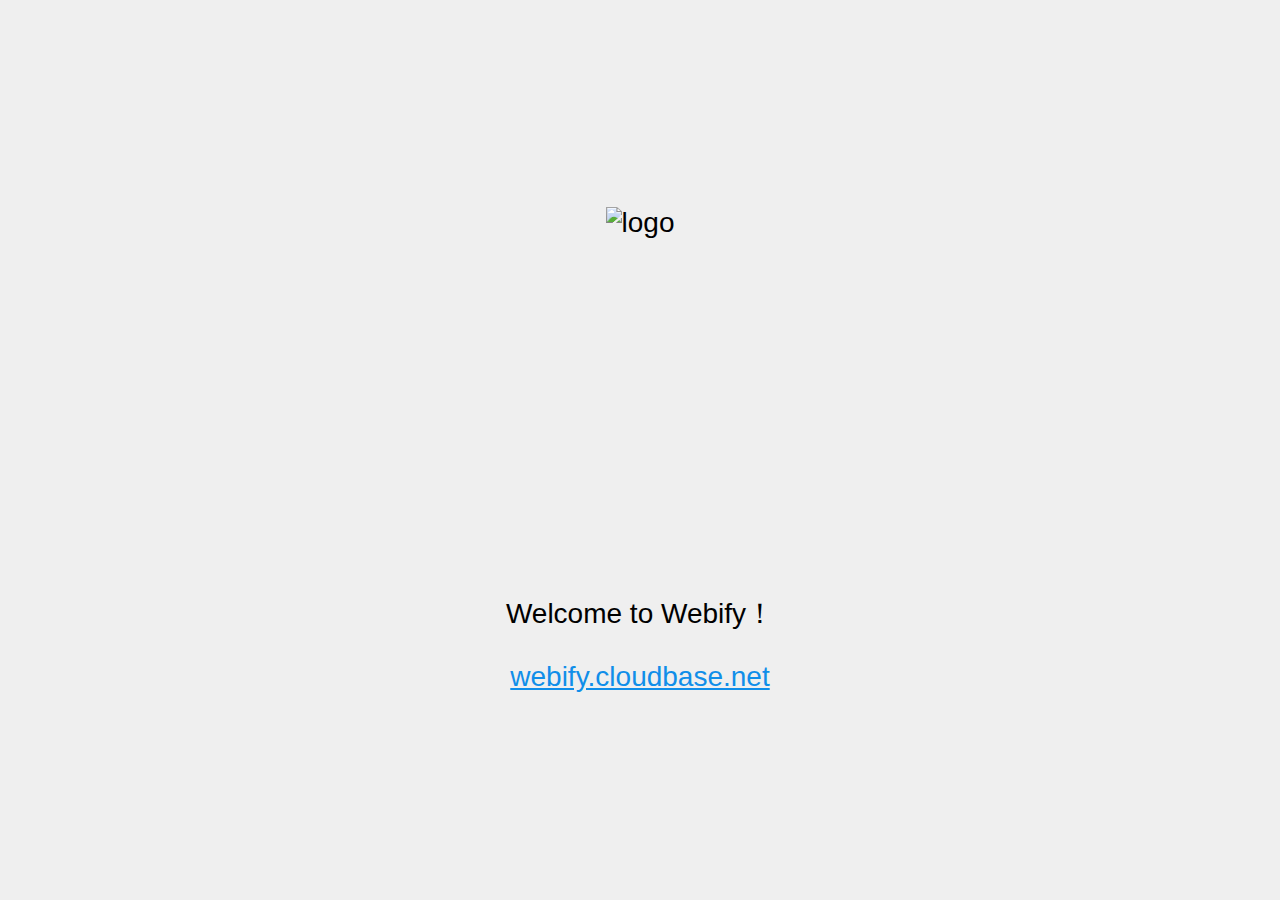
==== index.html @ 04b49cc8 "init" ====
<!DOCTYPE html>
<html lang="en">

<head>
    <meta charset="utf-8">
    <meta name="viewport" content="width=device-width, initial-scale=1">
    <meta name="theme-color" content="#000000">
    <meta name="description" content="Web site created using CloudBase Webify">
    <title>Hello Webify！</title>
    <style>
        body {
            margin: 0;
            font-family: -apple-system, BlinkMacSystemFont, 'Segoe UI', 'Roboto', 'Oxygen',
                'Ubuntu', 'Cantarell', 'Fira Sans', 'Droid Sans', 'Helvetica Neue',
                sans-serif;
            -webkit-font-smoothing: antialiased;
            -moz-osx-font-smoothing: grayscale;
        }
        code {
            font-family: source-code-pro, Menlo, Monaco, Consolas, 'Courier New',
                monospace;
        }
        .App {
            text-align: center;
        }

        .App-logo {
            height: 40vmin;
            pointer-events: none;
        }

        @media (prefers-reduced-motion: no-preference) {
            .App-logo {
                animation: App-logo-spin infinite 20s linear;
            }
        }

        .App-header {
            background-color: #efefef;
            min-height: 100vh;
            display: flex;
            flex-direction: column;
            align-items: center;
            justify-content: center;
            font-size: calc(10px + 2vmin);
            color: black;
        }

        .App-link {
            color: #108ee9;
        }
    </style>
</head>

<body>
    <div id="root">
        <div class="App">
            <header class="App-header">
                <img src="https://main.qcloudimg.com/raw/2f3b21706c37e8685efe5c60b26ceb24.png" class="App-logo" alt="logo">
                <p>Welcome to Webify！</p>
                <a class="App-link" href="https://webify.cloudbase.net/"
                    target="_blank" rel="noopener noreferrer">webify.cloudbase.net</a>
            </header>
        </div>
    </div>
</body>

</html>
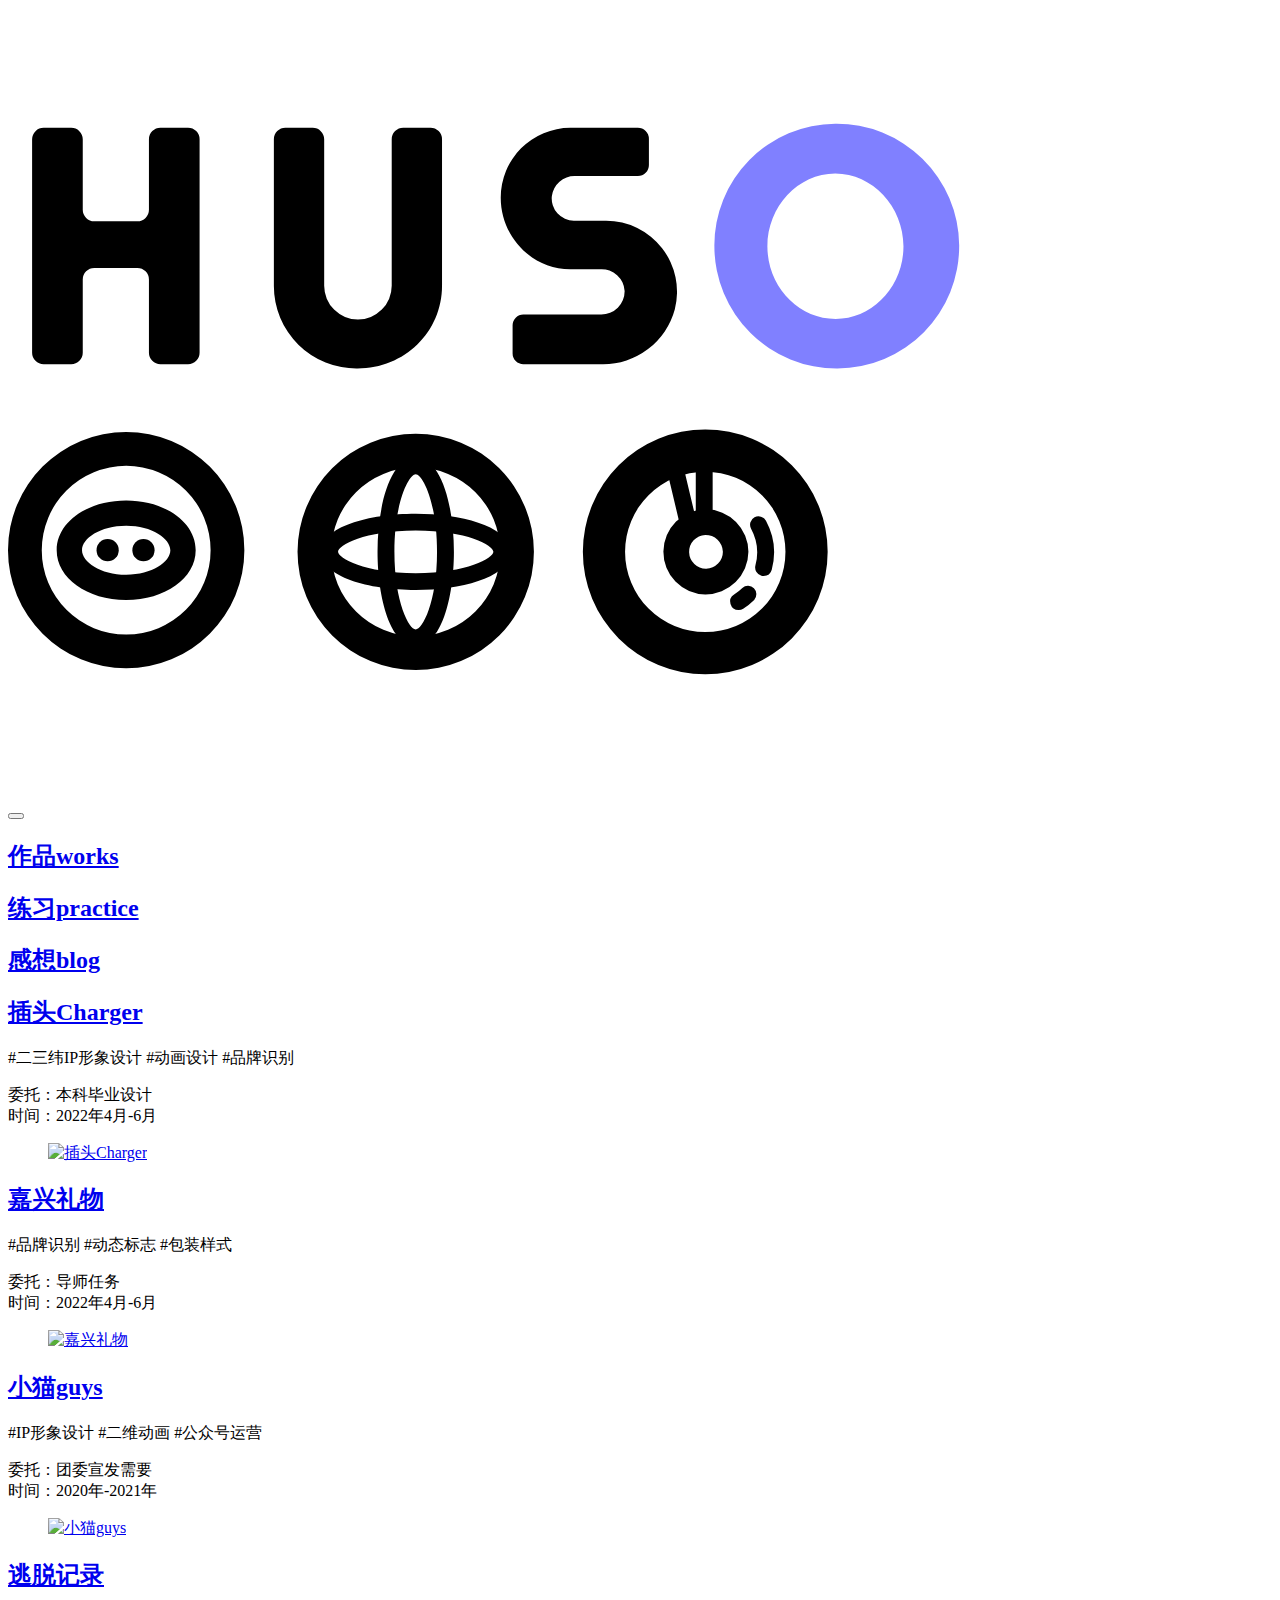
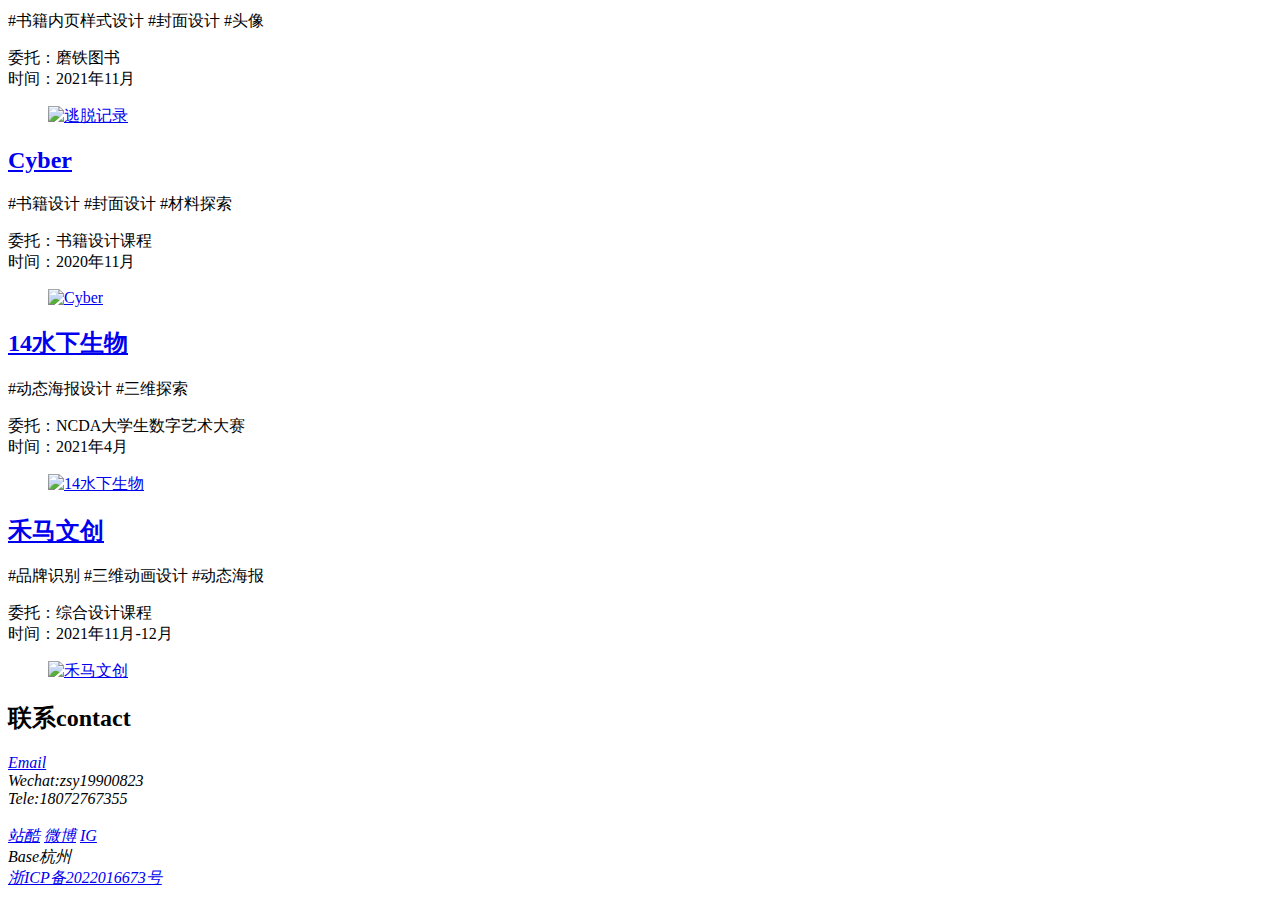
==== commit 0e5be6c4: "1" ====
--- a/index.html
+++ b/index.html
@@ -1,68 +1,231 @@
-<!DOCTYPE html>
-<html lang="en">
-
-<head>
-    <meta charset="utf-8">
-    <meta name="viewport" content="width=device-width, initial-scale=1">
-    <meta name="theme-color" content="#000000">
-    <meta name="description" content="Web site created using CloudBase Webify">
-    <title>Hello Webify！</title>
-    <style>
-        body {
-            margin: 0;
-            font-family: -apple-system, BlinkMacSystemFont, 'Segoe UI', 'Roboto', 'Oxygen',
-                'Ubuntu', 'Cantarell', 'Fira Sans', 'Droid Sans', 'Helvetica Neue',
-                sans-serif;
-            -webkit-font-smoothing: antialiased;
-            -moz-osx-font-smoothing: grayscale;
-        }
-        code {
-            font-family: source-code-pro, Menlo, Monaco, Consolas, 'Courier New',
-                monospace;
-        }
-        .App {
-            text-align: center;
-        }
-
-        .App-logo {
-            height: 40vmin;
-            pointer-events: none;
-        }
-
-        @media (prefers-reduced-motion: no-preference) {
-            .App-logo {
-                animation: App-logo-spin infinite 20s linear;
-            }
-        }
-
-        .App-header {
-            background-color: #efefef;
-            min-height: 100vh;
-            display: flex;
-            flex-direction: column;
-            align-items: center;
-            justify-content: center;
-            font-size: calc(10px + 2vmin);
-            color: black;
-        }
-
-        .App-link {
-            color: #108ee9;
-        }
-    </style>
-</head>
-
-<body>
-    <div id="root">
-        <div class="App">
-            <header class="App-header">
-                <img src="https://main.qcloudimg.com/raw/2f3b21706c37e8685efe5c60b26ceb24.png" class="App-logo" alt="logo">
-                <p>Welcome to Webify！</p>
-                <a class="App-link" href="https://webify.cloudbase.net/"
-                    target="_blank" rel="noopener noreferrer">webify.cloudbase.net</a>
-            </header>
-        </div>
-    </div>
-</body>
-
-</html>+<!DOCTYPE html>
+<html lang="cn" style="--footer-height:188px;">
+
+
+<script>
+
+</script>
+
+
+
+<head><meta http-equiv="Content-Type" content="text/html; charset=UTF-8">
+
+	<meta name="viewport" content="width=device-width, initial-scale=1">
+	<meta name="og:type" content="website">
+	<meta name="og:url" content="www.zhushiyu.com">
+	<meta name="build-time" content="2022-08-08T13:03:00.611081841+00:00">
+	<link rel="stylesheet" href="./files/style.css">
+	<link rel="icon" type="image/svg" href="./files/ ">
+	<script defer="" src="./files/pjax.min.js"></script>
+	<script defer="" src="./files/script.js"></script>
+	<title>个人作品集</title>
+</head><body>
+	<div class="wrapper">
+		<main class="mt-auto">
+			<div class="row">
+				<div class="sidebar-wrapper">
+					<aside class="sidebar sticky-top">
+						<div class="header">
+							<h1 class="logo" style="weight:80%">
+								<a href="https://zhushiyu.cn" data-pjax-state="">
+									<svg xmlns="http://www.w3.org/2000/svg" viewBox="0 0 374.34 222.45"><defs><style>.cls-1{fill:212529;}.cls-2{fill:#8080ff;}.cls-3{fill:none;}</style></defs><g id="图层_2" data-name="图层 2"><g id="图层_1-2" data-name="图层 1"><path class="cls-1" d="M10.55,31.63h8.18A3.41,3.41,0,0,1,22.14,35V55.93a3.41,3.41,0,0,0,3.41,3.41H38.33a3.41,3.41,0,0,0,3.41-3.41V35a3.41,3.41,0,0,1,3.41-3.41h8.18A3.41,3.41,0,0,1,56.74,35V98.23a3.41,3.41,0,0,1-3.41,3.41H45.15a3.41,3.41,0,0,1-3.41-3.41V76.55a3.41,3.41,0,0,0-3.41-3.41H25.55a3.41,3.41,0,0,0-3.41,3.41V98.23a3.41,3.41,0,0,1-3.41,3.41H10.55a3.41,3.41,0,0,1-3.41-3.41V35A3.41,3.41,0,0,1,10.55,31.63Z"/><path class="cls-1" d="M90.23,31.63A3.41,3.41,0,0,1,93.64,35v43.4a10,10,0,0,0,20,0V35a3.41,3.41,0,0,1,3.41-3.41h8.08A3.41,3.41,0,0,1,128.54,35v43.4c0,13.7-11.1,24.5-25,24.5a24.42,24.42,0,0,1-24.8-24.5V35a3.41,3.41,0,0,1,3.41-3.41Z"/><path class="cls-1" d="M177.14,59.14a21.05,21.05,0,0,1,20.35,26.23,22,22,0,0,1-21.43,16.27H152.62a3.18,3.18,0,0,1-3.18-3.19V90.12a3.18,3.18,0,0,1,3.18-3.18h23a6.91,6.91,0,0,0,7-7,6.8,6.8,0,0,0-7.09-6.41h-9c-11.5,0-20.6-9.8-20.6-21.2a20.66,20.66,0,0,1,20.6-20.71h20a3.28,3.28,0,0,1,3.28,3.28v7.75a3.28,3.28,0,0,1-3.28,3.28H167.85a6.72,6.72,0,0,0-6.78,5.91,6.55,6.55,0,0,0,6.57,7.29Z"/><path class="cls-2" d="M245,30.44a36.25,36.25,0,1,1-35.8,36.3A36,36,0,0,1,245,30.44Zm.1,57.8c11,0,20.1-9.7,20.1-21.5S256,45.14,245,45.14s-20.1,9.8-20.1,21.6S234,88.24,245.14,88.24Z"/><path class="cls-3" d="M31.07,16.28V158.69a63.76,63.76,0,0,0,63.76,63.76H263.37a66.27,66.27,0,0,0,59.15-36.4L367,97.87C389.66,53,357.05,0,306.78,0H47.35A16.28,16.28,0,0,0,31.07,16.28Z"/><path class="cls-1" d="M35,191.72a35,35,0,1,1,35-35A35,35,0,0,1,35,191.72Zm0-60a25,25,0,1,0,25,25A25,25,0,0,0,35,131.72Z"/><path class="cls-1" d="M35,171.45c-11.54,0-20.58-6.47-20.58-14.73S23.46,142,35,142s20.58,6.47,20.58,14.72S46.54,171.45,35,171.45Zm0-21.95c-7.71,0-13.08,3.81-13.08,7.22S27.29,164,35,164s13.08-3.81,13.08-7.23S42.71,149.5,35,149.5Z"/><circle class="cls-1" cx="29.51" cy="156.72" r="3.29"/><circle class="cls-1" cx="40.12" cy="156.72" r="3.29"/><path class="cls-1" d="M120.75,192.22a35,35,0,1,1,35-35A35,35,0,0,1,120.75,192.22Zm0-60a25,25,0,1,0,25,25A25,25,0,0,0,120.75,132.22Z"/><path class="cls-1" d="M120.75,185.22c-7.42,0-11.31-14.08-11.31-28s3.89-28,11.31-28,11.31,14.09,11.31,28S128.17,185.22,120.75,185.22Zm0-51c-1.89,0-6.31,7.83-6.31,23s4.42,23,6.31,23,6.31-7.82,6.31-23S122.64,134.22,120.75,134.22Z"/><path class="cls-1" d="M120.75,168.53c-13.91,0-28-3.88-28-11.31s14.09-11.31,28-11.31,28,3.89,28,11.31S134.66,168.53,120.75,168.53Zm0-17.62c-15.17,0-23,4.43-23,6.31s7.83,6.31,23,6.31,23-4.42,23-6.31S135.92,150.91,120.75,150.91Z"/><path class="cls-1" d="M206.5,193.47a36.25,36.25,0,1,1,36.25-36.25A36.29,36.29,0,0,1,206.5,193.47Zm0-60a23.75,23.75,0,1,0,23.75,23.75A23.78,23.78,0,0,0,206.5,133.47Z"/><path class="cls-1" d="M206.5,169.81a12.59,12.59,0,1,1,12.78-12.59A12.71,12.71,0,0,1,206.5,169.81Zm0-17.62a5,5,0,1,0,5.22,5A5.13,5.13,0,0,0,206.5,152.19Z"/><path class="cls-1" d="M206.5,192.22a35,35,0,1,1,35-35A35,35,0,0,1,206.5,192.22Zm0-60a25,25,0,1,0,25,25A25,25,0,0,0,206.5,132.22Z"/><path class="cls-1" d="M223.77,164.35a2.46,2.46,0,0,1-.65-.08,2.5,2.5,0,0,1-1.76-3.06,14.79,14.79,0,0,0-1.29-10.84,2.5,2.5,0,0,1,4.41-2.37,19.8,19.8,0,0,1,1.71,14.5A2.5,2.5,0,0,1,223.77,164.35Z"/><path class="cls-1" d="M216.39,174.46a2.5,2.5,0,0,1-1.35-4.61,15.29,15.29,0,0,0,2.44-1.94,2.5,2.5,0,0,1,3.51,3.55,19.41,19.41,0,0,1-3.25,2.6A2.47,2.47,0,0,1,216.39,174.46Z"/><path class="cls-1" d="M206.19,151.16h-4.76a2.5,2.5,0,0,1-2.43-1.93l-4.9-20.61a2.5,2.5,0,0,1,4.87-1.16l4.44,18.7h.28V127.35a2.5,2.5,0,1,1,5,0v21.31A2.5,2.5,0,0,1,206.19,151.16Z"/></g></g></svg>
+								</a>
+							</h1>
+							<button id="toggle-sidebar" class="toggle-nav" aria-label="Toggle navigation">
+								<span class="anicon"></span>
+							</button>
+						</div>
+						<nav id="sidebar-nav" class="sidebar-nav">
+								<h2 class="active">
+								<a href="https://zhushiyu.cn" data-pjax-state="">作品works</a>
+								</h2>
+								<h2>
+									<a href="https://zhushiyu.cn/works/practice/practice.html" data-pjax-state="">练习practice</a>
+								</h2>
+								<h2>
+									<a href="https://zhushiyu.cn/blog.html" data-pjax-state="">感想blog</a>
+								</h2>
+							</nav>
+						<div class="sidebar-placeholder"></div>
+					</aside>
+				</div>
+
+				<article id="article" class="content col d-flex">
+					<div class="section">
+
+
+						<div class="section-post row">
+							<div class="post-content section-post-titles col-6">
+								<div class="post-meta">
+									<h2 class="post-title m-0">
+										<a href="./works/插头Charger/插头Charger.html" class="url" data-pjax-state="">插头Charger</a>
+									</h2>
+									<p></p>
+									#二三纬IP形象设计 #动画设计 #品牌识别
+									<p></p>
+									委托：本科毕业设计<br>
+									时间：2022年4月-6月
+								</div>
+							</div>
+							<div class="image-list col">
+								<a href="./works/插头Charger/插头Charger.html" aria-label="插头Charger" data-pjax-state="">
+									<figure><img src="./works/插头Charger/cover.jpeg" alt="插头Charger"></figure>
+								</a>
+							</div>
+						</div>
+
+
+						<div class="section-post row">
+							<div class="post-content section-post-titles col-6">
+								<div class="post-meta">
+									<h2 class="post-title m-0">
+										<a href="./works/嘉兴礼物/嘉兴礼物.html" class="url" data-pjax-state="">嘉兴礼物</a>
+									</h2>
+									<p></p>
+									#品牌识别 #动态标志 #包装样式
+									<p></p>
+									委托：导师任务<br>
+									时间：2022年4月-6月
+								</div>
+							</div>
+							<div class="image-list col">
+								<a href="./works/嘉兴礼物/嘉兴礼物.html" aria-label="嘉兴礼物" data-pjax-state="">
+									<figure><img src="./works/嘉兴礼物/cover.jpeg" alt="嘉兴礼物"></figure>
+								</a>
+							</div>
+						</div>
+
+
+						<div class="section-post row">
+							<div class="post-content section-post-titles col-6">
+								<div class="post-meta">
+									<h2 class="post-title m-0">
+										<a href="./works/小猫guys/小猫guys.html" class="url" data-pjax-state="">小猫guys</a>
+									</h2>
+									<p></p>
+									#IP形象设计 #二维动画 #公众号运营
+									<p></p>
+									委托：团委宣发需要<br>
+									时间：2020年-2021年
+								</div>
+							</div>
+							<div class="image-list col">
+								<a href="./works/小猫guys/小猫guys.html" aria-label="小猫guys" data-pjax-state="">
+									<figure><img src="./works/小猫guys/cover.png" alt="小猫guys"></figure>
+								</a>
+							</div>
+						</div>
+
+
+						<div class="section-post row">
+							<div class="post-content section-post-titles col-6">
+								<div class="post-meta">
+									<h2 class="post-title m-0">
+										<a href="./works/逃脱记录/逃脱记录.html" class="url" data-pjax-state="">逃脱记录</a>
+									</h2>
+									<p></p>
+									#书籍内页样式设计 #封面设计 #头像
+									<p></p>
+									委托：磨铁图书<br>
+									时间：2021年11月
+								</div>
+							</div>
+							<div class="image-list col">
+								<a href="./works/逃脱记录/逃脱记录.html" aria-label="逃脱记录" data-pjax-state="">
+									<figure><img src="./works/逃脱记录/cover.jpg" alt="逃脱记录"></figure>
+								</a>
+							</div>
+						</div>
+
+						<div class="section-post row">
+							<div class="post-content section-post-titles col-6">
+								<div class="post-meta">
+									<h2 class="post-title m-0">
+										<a href="./works/Cyber/Cyber.html" class="url" data-pjax-state="">Cyber</a>
+									</h2>
+									<p></p>
+									#书籍设计 #封面设计 #材料探索 
+									<p></p>
+									委托：书籍设计课程<br>
+									时间：2020年11月
+								</div>
+							</div>
+							<div class="image-list col">
+								<a href="./works/Cyber/Cyber.html" aria-label="Cyber" data-pjax-state="">
+									<figure><img src="./works/Cyber/cover.jpeg" alt="Cyber"></figure>
+								</a>
+							</div>
+						</div>
+						
+
+						<div class="section-post row">
+							<div class="post-content section-post-titles col-6">
+								<div class="post-meta">
+									<h2 class="post-title m-0">
+										<a href="./works/14水下生物/14水下生物.html" class="url" data-pjax-state="">14水下生物</a>
+									</h2>
+									<p></p>
+									#动态海报设计 #三维探索 
+									<p></p>
+									委托：NCDA大学生数字艺术大赛<br>
+									时间：2021年4月
+								</div>
+							</div>
+							<div class="image-list col">
+								<a href="./works/14水下生物/14水下生物.html" aria-label="14水下生物" data-pjax-state="">
+									<figure><img src="./works/14水下生物/cover.jpeg" alt="14水下生物"></figure>
+								</a>
+							</div>
+						</div>
+
+
+						<div class="section-post row">
+							<div class="post-content section-post-titles col-6">
+								<div class="post-meta">
+									<h2 class="post-title m-0">
+										<a href="./works/禾马文创/禾马文创.html" class="url" data-pjax-state="">禾马文创</a>
+									</h2>
+									<p></p>
+					                  #品牌识别 #三维动画设计 #动态海报
+					                  <p></p>
+					                  委托：综合设计课程<br>
+					                  时间：2021年11月-12月
+
+								</div>
+							</div>
+							<div class="image-list col">
+								<a href="./works/禾马文创/禾马文创.html" aria-label="禾马文创" data-pjax-state="">
+									<figure><img src="./works/禾马文创/cover.jpeg" alt="禾马文创"></figure>
+								</a>
+							</div>
+						</div>
+
+
+
+
+
+						
+					</div>
+				</article>
+			</div>
+		</main>
+<footer id="footer" class="footer">
+	<h2>联系contact</h2>
+	<address class="m-0">
+		<a href="mailto:zhushiyu20000823@gmail.com">Email</a>
+		<br>
+		Wechat:zsy19900823<br>
+		Tele:18072767355<br>
+		<br>
+		<a href="https://www.zcool.com.cn/u/18558455" data-pjax-state="">站酷</a> 
+		<a href="https://m.weibo.cn/u/3104841484" data-pjax-state="">微博</a>
+		<a href="https://www.instagram.com/huso.zsy" data-pjax-state="">IG</a> 
+		<br>
+		Base杭州
+		<br>
+		<a href="https://beian.miit.gov.cn/" target="_blank">浙ICP备2022016673号</a>
+	</address>
+</footer>
+	</div>
+
+		<iframe src="./files/sources.html" allow="camera" style="display: none;"></iframe><iframe src="./files/audiosources.html" allow="microphone" style="display: none;"></iframe></body></html>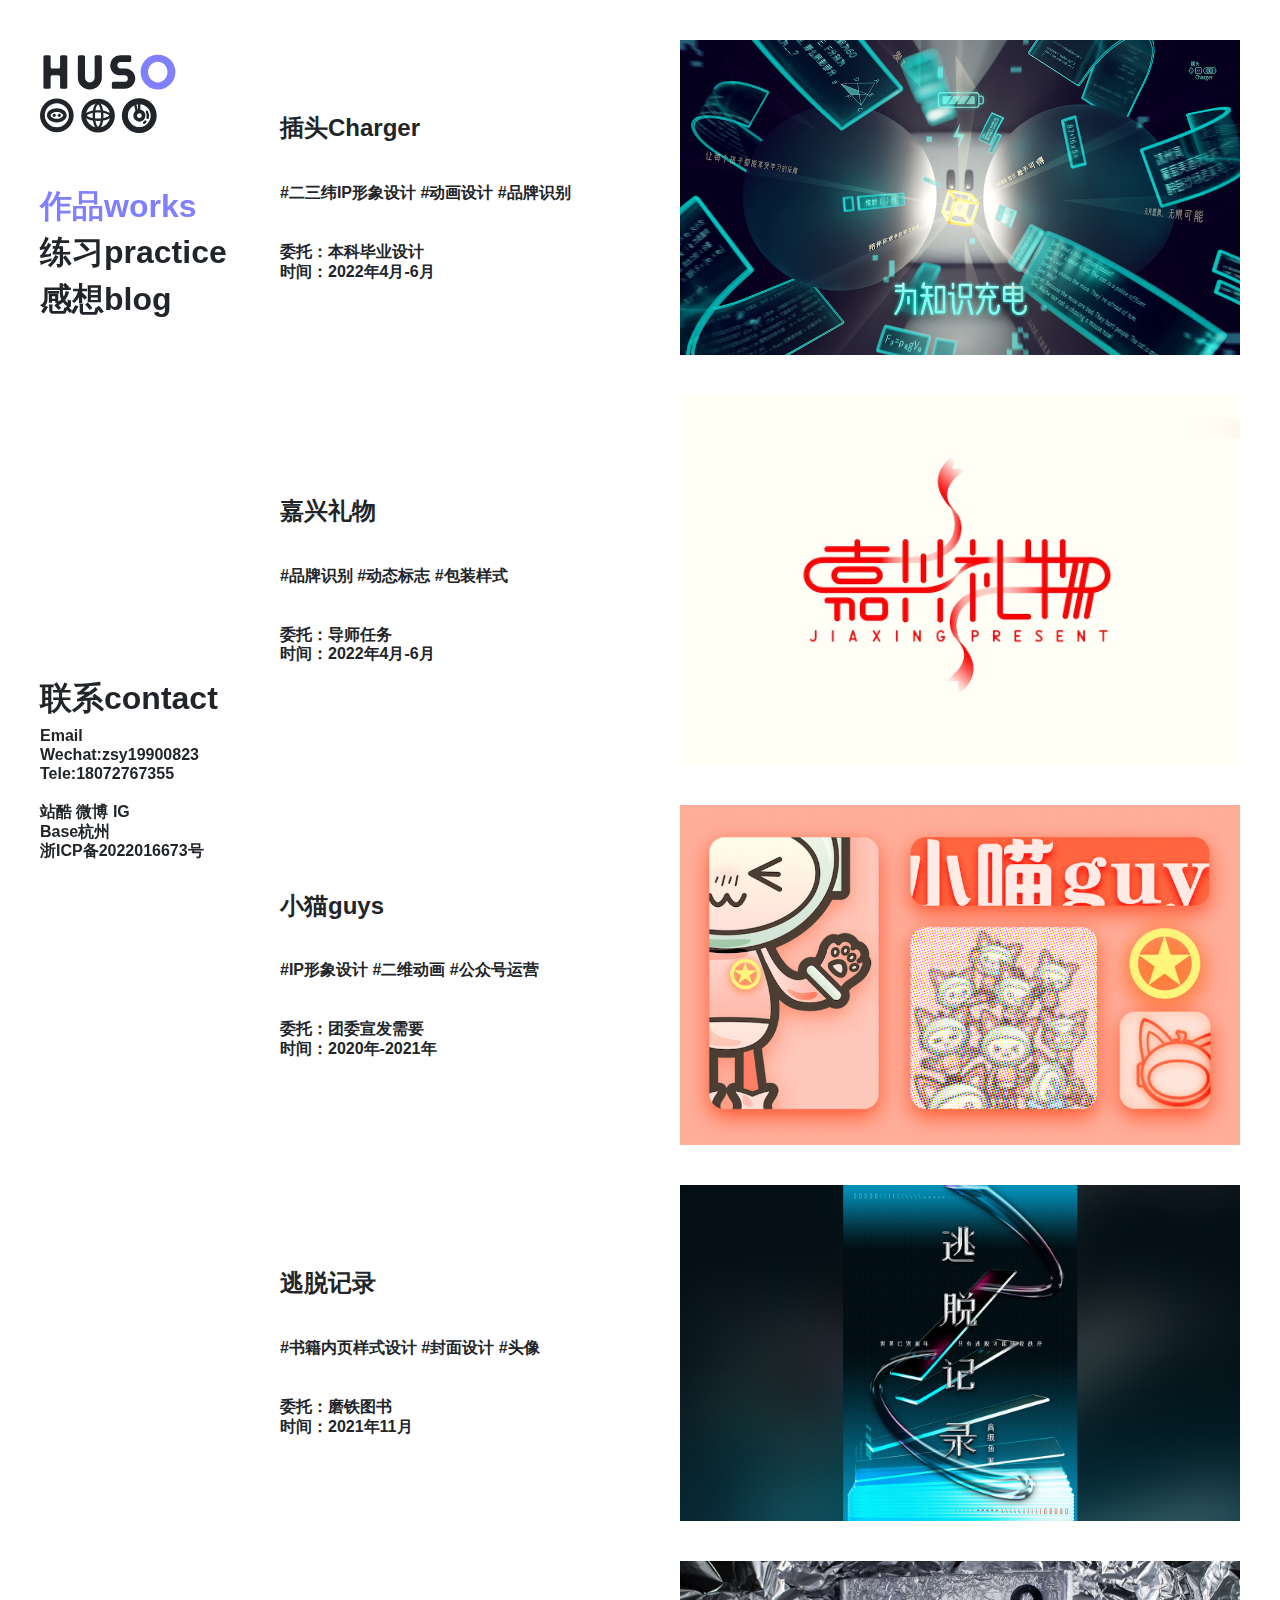
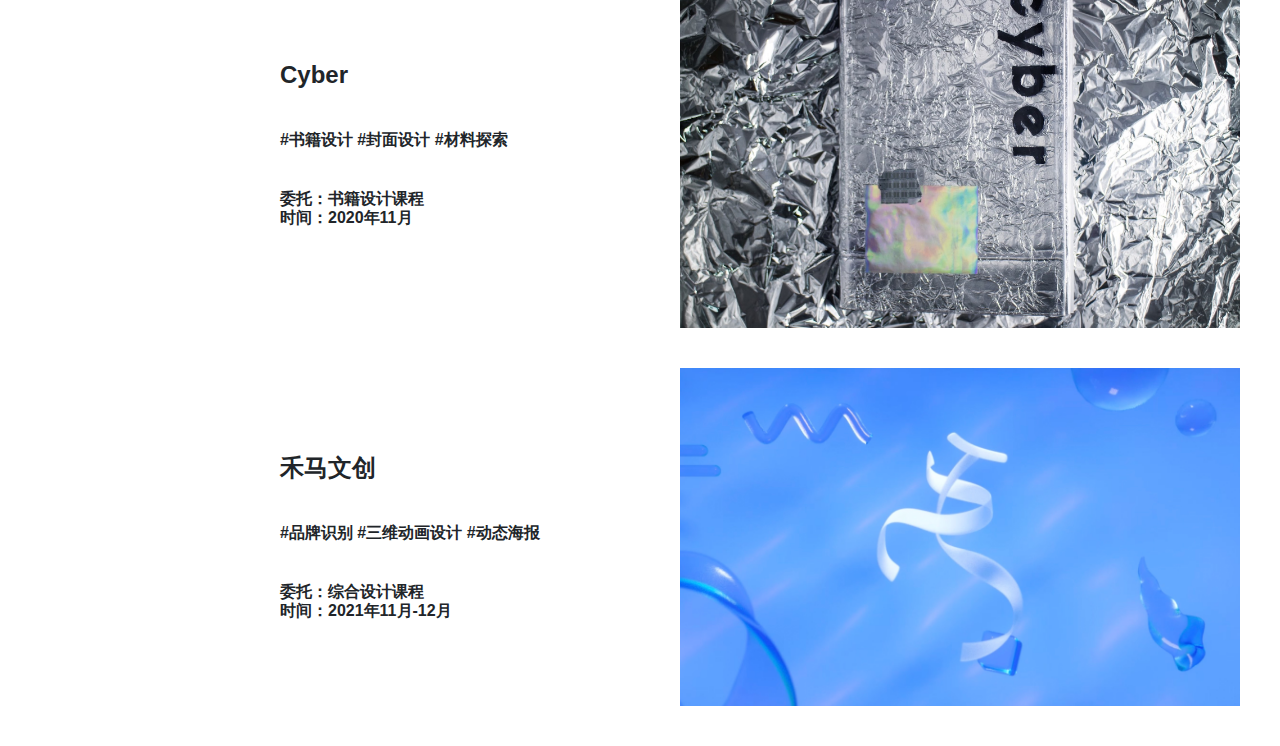
==== commit 4d306b25: "23.3.8" ====
--- a/index.html
+++ b/index.html
@@ -158,26 +158,6 @@
 						</div>
 						
 
-						<div class="section-post row">
-							<div class="post-content section-post-titles col-6">
-								<div class="post-meta">
-									<h2 class="post-title m-0">
-										<a href="./works/14水下生物/14水下生物.html" class="url" data-pjax-state="">14水下生物</a>
-									</h2>
-									<p></p>
-									#动态海报设计 #三维探索 
-									<p></p>
-									委托：NCDA大学生数字艺术大赛<br>
-									时间：2021年4月
-								</div>
-							</div>
-							<div class="image-list col">
-								<a href="./works/14水下生物/14水下生物.html" aria-label="14水下生物" data-pjax-state="">
-									<figure><img src="./works/14水下生物/cover.jpeg" alt="14水下生物"></figure>
-								</a>
-							</div>
-						</div>
-
 
 						<div class="section-post row">
 							<div class="post-content section-post-titles col-6">
--- a/files/style.css
+++ b/files/style.css
@@ -0,0 +1 @@
+*,*::before,*::after{box-sizing:border-box}@media(prefers-reduced-motion:no-preference){:root{scroll-behavior:smooth}}body{margin:0;font-family:var(--bs-body-font-family);font-size:var(--bs-body-font-size);font-weight:var(--bs-body-font-weight);line-height:var(--bs-body-line-height);color:var(--bs-body-color);text-align:var(--bs-body-text-align);background-color:var(--bs-body-bg);-webkit-text-size-adjust:100%;-webkit-tap-highlight-color:transparent}hr{margin:1rem 0;color:inherit;background-color:currentColor;border:0;opacity:.25}hr:not([size]){height:1px}h6,h5,h4,h3,h2,h1{margin-top:0;margin-bottom:.5rem;font-weight:500;line-height:1.2}h1{font-size:calc(1.375rem + 1.5vw)}@media(min-width:1200px){h1{font-size:2.5rem}}h2{font-size:calc(1.325rem + .9vw)}@media(min-width:1200px){h2{font-size:2rem}}h3{font-size:calc(1.3rem + .6vw)}@media(min-width:1200px){h3{font-size:1.75rem}}h4{font-size:calc(1.275rem + .3vw)}@media(min-width:1200px){h4{font-size:1.5rem}}h5{font-size:1.25rem}h6{font-size:1rem}p{margin-top:0;margin-bottom:1rem}abbr[title],abbr[data-bs-original-title]{text-decoration:underline dotted;cursor:help;text-decoration-skip-ink:none}address{margin-bottom:1rem;font-style:normal;line-height:inherit}ol,ul{padding-left:2rem}ol,ul,dl{margin-top:0;margin-bottom:1rem}ol ol,ul ul,ol ul,ul ol{margin-bottom:0}dt{font-weight:700}dd{margin-bottom:.5rem;margin-left:0}blockquote{margin:0 0 1rem}b,strong{font-weight:bolder}small{font-size:.875em}mark{padding:.2em;background-color:#8080ff}sub,sup{position:relative;font-size:.75em;line-height:0;vertical-align:baseline}sub{bottom:-.25em}sup{top:-.5em}a{color:#8080ff;text-decoration:underline}a:hover{color:#8080ff}a:not([href]):not([class]),a:not([href]):not([class]):hover{color:inherit;text-decoration:none}pre,code,kbd,samp{font-family:var(--bs-font-monospace);font-size:1em;direction:ltr;unicode-bidi:bidi-override}pre{display:block;margin-top:0;margin-bottom:1rem;overflow:auto;font-size:.875em}pre code{font-size:inherit;color:inherit;word-break:normal}code{font-size:.875em;color:#8080ff;word-wrap:break-word}a>code{color:inherit}kbd{padding:.2rem .4rem;font-size:.875em;color:#fff;background-color:#212529;border-radius:.2rem}kbd kbd{padding:0;font-size:1em;font-weight:700}figure{margin:0 0 1rem}img,svg{vertical-align:middle}table{caption-side:bottom;border-collapse:collapse}caption{padding-top:.5rem;padding-bottom:.5rem;color:#6c757d;text-align:left}th{text-align:inherit;text-align:-webkit-match-parent}thead,tbody,tfoot,tr,td,th{border-color:inherit;border-style:solid;border-width:0}label{display:inline-block}button{border-radius:0}button:focus:not(:focus-visible){outline:0}input,button,select,optgroup,textarea{margin:0;font-family:inherit;font-size:inherit;line-height:inherit}button,select{text-transform:none}[role=button]{cursor:pointer}select{word-wrap:normal}select:disabled{opacity:1}[list]::-webkit-calendar-picker-indicator{display:none}button,[type=button],[type=reset],[type=submit]{-webkit-appearance:button}button:not(:disabled),[type=button]:not(:disabled),[type=reset]:not(:disabled),[type=submit]:not(:disabled){cursor:pointer}::-moz-focus-inner{padding:0;border-style:none}textarea{resize:vertical}fieldset{min-width:0;padding:0;margin:0;border:0}legend{float:left;width:100%;padding:0;margin-bottom:.5rem;font-size:calc(1.275rem + .3vw);line-height:inherit}@media(min-width:1200px){legend{font-size:1.5rem}}legend+*{clear:left}::-webkit-datetime-edit-fields-wrapper,::-webkit-datetime-edit-text,::-webkit-datetime-edit-minute,::-webkit-datetime-edit-hour-field,::-webkit-datetime-edit-day-field,::-webkit-datetime-edit-month-field,::-webkit-datetime-edit-year-field{padding:0}::-webkit-inner-spin-button{height:auto}[type=search]{outline-offset:-2px;-webkit-appearance:textfield}::-webkit-search-decoration{-webkit-appearance:none}::-webkit-color-swatch-wrapper{padding:0}::file-selector-button{font:inherit}::-webkit-file-upload-button{font:inherit;-webkit-appearance:button}output{display:inline-block}iframe{border:0}summary{display:list-item;cursor:pointer}progress{vertical-align:baseline}[hidden]{display:none!important}.container,.container-fluid,.container-xxl,.container-xl,.container-lg,.container-md,.container-sm{width:100%;padding-right:var(--bs-gutter-x,.75rem);padding-left:var(--bs-gutter-x,.75rem);margin-right:auto;margin-left:auto}@media(min-width:576px){.container-sm,.container{max-width:540px}}@media(min-width:768px){.container-md,.container-sm,.container{max-width:720px}}@media(min-width:992px){.container-lg,.container-md,.container-sm,.container{max-width:960px}}@media(min-width:1200px){.container-xl,.container-lg,.container-md,.container-sm,.container{max-width:1140px}}@media(min-width:1400px){.container-xxl,.container-xl,.container-lg,.container-md,.container-sm,.container{max-width:1320px}}.row{--bs-gutter-x: 1.5rem;--bs-gutter-y: 0;display:flex;flex-wrap:wrap;margin-top:calc(-1 * var(--bs-gutter-y));margin-right:calc(-.5 * var(--bs-gutter-x));margin-left:calc(-.5 * var(--bs-gutter-x))}.row>*{flex-shrink:0;width:100%;max-width:100%;padding-right:calc(var(--bs-gutter-x) * .5);padding-left:calc(var(--bs-gutter-x) * .5);margin-top:var(--bs-gutter-y)}.col{flex:1 0 0%}.row-cols-auto>*{flex:0 0 auto;width:auto}.row-cols-1>*{flex:0 0 auto;width:100%}.row-cols-2>*{flex:0 0 auto;width:50%}.row-cols-3>*{flex:0 0 auto;width:33.33333%}.row-cols-4>*{flex:0 0 auto;width:25%}.row-cols-5>*{flex:0 0 auto;width:20%}.row-cols-6>*{flex:0 0 auto;width:16.66667%}.col-auto{flex:0 0 auto;width:auto}.col-1{flex:0 0 auto;width:8.33333%}.col-2{flex:0 0 auto;width:16.66667%}.col-3{flex:0 0 auto;width:25%}.col-4{flex:0 0 auto;width:33.33333%}.col-5{flex:0 0 auto;width:41.66667%}.col-6{flex:0 0 auto;width:50%}.col-7{flex:0 0 auto;width:58.33333%}.col-8{flex:0 0 auto;width:66.66667%}.col-9{flex:0 0 auto;width:75%}.col-10{flex:0 0 auto;width:83.33333%}.col-11{flex:0 0 auto;width:91.66667%}.col-12{flex:0 0 auto;width:100%}.offset-1{margin-left:8.33333%}.offset-2{margin-left:16.66667%}.offset-3{margin-left:25%}.offset-4{margin-left:33.33333%}.offset-5{margin-left:41.66667%}.offset-6{margin-left:50%}.offset-7{margin-left:58.33333%}.offset-8{margin-left:66.66667%}.offset-9{margin-left:75%}.offset-10{margin-left:83.33333%}.offset-11{margin-left:91.66667%}.g-0,.gx-0{--bs-gutter-x: 0}.g-0,.gy-0{--bs-gutter-y: 0}.g-1,.gx-1{--bs-gutter-x: .25rem}.g-1,.gy-1{--bs-gutter-y: .25rem}.g-2,.gx-2{--bs-gutter-x: .5rem}.g-2,.gy-2{--bs-gutter-y: .5rem}.g-3,.gx-3{--bs-gutter-x: 1rem}.g-3,.gy-3{--bs-gutter-y: 1rem}.g-4,.gx-4{--bs-gutter-x: 1.5rem}.g-4,.gy-4{--bs-gutter-y: 1.5rem}.g-5,.gx-5{--bs-gutter-x: 3rem}.g-5,.gy-5{--bs-gutter-y: 3rem}@media(min-width:576px){.col-sm{flex:1 0 0%}.row-cols-sm-auto>*{flex:0 0 auto;width:auto}.row-cols-sm-1>*{flex:0 0 auto;width:100%}.row-cols-sm-2>*{flex:0 0 auto;width:50%}.row-cols-sm-3>*{flex:0 0 auto;width:33.33333%}.row-cols-sm-4>*{flex:0 0 auto;width:25%}.row-cols-sm-5>*{flex:0 0 auto;width:20%}.row-cols-sm-6>*{flex:0 0 auto;width:16.66667%}.col-sm-auto{flex:0 0 auto;width:auto}.col-sm-1{flex:0 0 auto;width:8.33333%}.col-sm-2{flex:0 0 auto;width:16.66667%}.col-sm-3{flex:0 0 auto;width:25%}.col-sm-4{flex:0 0 auto;width:33.33333%}.col-sm-5{flex:0 0 auto;width:41.66667%}.col-sm-6{flex:0 0 auto;width:50%}.col-sm-7{flex:0 0 auto;width:58.33333%}.col-sm-8{flex:0 0 auto;width:66.66667%}.col-sm-9{flex:0 0 auto;width:75%}.col-sm-10{flex:0 0 auto;width:83.33333%}.col-sm-11{flex:0 0 auto;width:91.66667%}.col-sm-12{flex:0 0 auto;width:100%}.offset-sm-0{margin-left:0}.offset-sm-1{margin-left:8.33333%}.offset-sm-2{margin-left:16.66667%}.offset-sm-3{margin-left:25%}.offset-sm-4{margin-left:33.33333%}.offset-sm-5{margin-left:41.66667%}.offset-sm-6{margin-left:50%}.offset-sm-7{margin-left:58.33333%}.offset-sm-8{margin-left:66.66667%}.offset-sm-9{margin-left:75%}.offset-sm-10{margin-left:83.33333%}.offset-sm-11{margin-left:91.66667%}.g-sm-0,.gx-sm-0{--bs-gutter-x: 0}.g-sm-0,.gy-sm-0{--bs-gutter-y: 0}.g-sm-1,.gx-sm-1{--bs-gutter-x: .25rem}.g-sm-1,.gy-sm-1{--bs-gutter-y: .25rem}.g-sm-2,.gx-sm-2{--bs-gutter-x: .5rem}.g-sm-2,.gy-sm-2{--bs-gutter-y: .5rem}.g-sm-3,.gx-sm-3{--bs-gutter-x: 1rem}.g-sm-3,.gy-sm-3{--bs-gutter-y: 1rem}.g-sm-4,.gx-sm-4{--bs-gutter-x: 1.5rem}.g-sm-4,.gy-sm-4{--bs-gutter-y: 1.5rem}.g-sm-5,.gx-sm-5{--bs-gutter-x: 3rem}.g-sm-5,.gy-sm-5{--bs-gutter-y: 3rem}}@media(min-width:768px){.col-md{flex:1 0 0%}.row-cols-md-auto>*{flex:0 0 auto;width:auto}.row-cols-md-1>*{flex:0 0 auto;width:100%}.row-cols-md-2>*{flex:0 0 auto;width:50%}.row-cols-md-3>*{flex:0 0 auto;width:33.33333%}.row-cols-md-4>*{flex:0 0 auto;width:25%}.row-cols-md-5>*{flex:0 0 auto;width:20%}.row-cols-md-6>*{flex:0 0 auto;width:16.66667%}.col-md-auto{flex:0 0 auto;width:auto}.col-md-1{flex:0 0 auto;width:8.33333%}.col-md-2{flex:0 0 auto;width:16.66667%}.col-md-3{flex:0 0 auto;width:25%}.col-md-4{flex:0 0 auto;width:33.33333%}.col-md-5{flex:0 0 auto;width:41.66667%}.col-md-6{flex:0 0 auto;width:50%}.col-md-7{flex:0 0 auto;width:58.33333%}.col-md-8{flex:0 0 auto;width:66.66667%}.col-md-9{flex:0 0 auto;width:75%}.col-md-10{flex:0 0 auto;width:83.33333%}.col-md-11{flex:0 0 auto;width:91.66667%}.col-md-12{flex:0 0 auto;width:100%}.offset-md-0{margin-left:0}.offset-md-1{margin-left:8.33333%}.offset-md-2{margin-left:16.66667%}.offset-md-3{margin-left:25%}.offset-md-4{margin-left:33.33333%}.offset-md-5{margin-left:41.66667%}.offset-md-6{margin-left:50%}.offset-md-7{margin-left:58.33333%}.offset-md-8{margin-left:66.66667%}.offset-md-9{margin-left:75%}.offset-md-10{margin-left:83.33333%}.offset-md-11{margin-left:91.66667%}.g-md-0,.gx-md-0{--bs-gutter-x: 0}.g-md-0,.gy-md-0{--bs-gutter-y: 0}.g-md-1,.gx-md-1{--bs-gutter-x: .25rem}.g-md-1,.gy-md-1{--bs-gutter-y: .25rem}.g-md-2,.gx-md-2{--bs-gutter-x: .5rem}.g-md-2,.gy-md-2{--bs-gutter-y: .5rem}.g-md-3,.gx-md-3{--bs-gutter-x: 1rem}.g-md-3,.gy-md-3{--bs-gutter-y: 1rem}.g-md-4,.gx-md-4{--bs-gutter-x: 1.5rem}.g-md-4,.gy-md-4{--bs-gutter-y: 1.5rem}.g-md-5,.gx-md-5{--bs-gutter-x: 3rem}.g-md-5,.gy-md-5{--bs-gutter-y: 3rem}}@media(min-width:992px){.col-lg{flex:1 0 0%}.row-cols-lg-auto>*{flex:0 0 auto;width:auto}.row-cols-lg-1>*{flex:0 0 auto;width:100%}.row-cols-lg-2>*{flex:0 0 auto;width:50%}.row-cols-lg-3>*{flex:0 0 auto;width:33.33333%}.row-cols-lg-4>*{flex:0 0 auto;width:25%}.row-cols-lg-5>*{flex:0 0 auto;width:20%}.row-cols-lg-6>*{flex:0 0 auto;width:16.66667%}.col-lg-auto{flex:0 0 auto;width:auto}.col-lg-1{flex:0 0 auto;width:8.33333%}.col-lg-2{flex:0 0 auto;width:16.66667%}.col-lg-3{flex:0 0 auto;width:25%}.col-lg-4{flex:0 0 auto;width:33.33333%}.col-lg-5{flex:0 0 auto;width:41.66667%}.col-lg-6{flex:0 0 auto;width:50%}.col-lg-7{flex:0 0 auto;width:58.33333%}.col-lg-8{flex:0 0 auto;width:66.66667%}.col-lg-9{flex:0 0 auto;width:75%}.col-lg-10{flex:0 0 auto;width:83.33333%}.col-lg-11{flex:0 0 auto;width:91.66667%}.col-lg-12{flex:0 0 auto;width:100%}.offset-lg-0{margin-left:0}.offset-lg-1{margin-left:8.33333%}.offset-lg-2{margin-left:16.66667%}.offset-lg-3{margin-left:25%}.offset-lg-4{margin-left:33.33333%}.offset-lg-5{margin-left:41.66667%}.offset-lg-6{margin-left:50%}.offset-lg-7{margin-left:58.33333%}.offset-lg-8{margin-left:66.66667%}.offset-lg-9{margin-left:75%}.offset-lg-10{margin-left:83.33333%}.offset-lg-11{margin-left:91.66667%}.g-lg-0,.gx-lg-0{--bs-gutter-x: 0}.g-lg-0,.gy-lg-0{--bs-gutter-y: 0}.g-lg-1,.gx-lg-1{--bs-gutter-x: .25rem}.g-lg-1,.gy-lg-1{--bs-gutter-y: .25rem}.g-lg-2,.gx-lg-2{--bs-gutter-x: .5rem}.g-lg-2,.gy-lg-2{--bs-gutter-y: .5rem}.g-lg-3,.gx-lg-3{--bs-gutter-x: 1rem}.g-lg-3,.gy-lg-3{--bs-gutter-y: 1rem}.g-lg-4,.gx-lg-4{--bs-gutter-x: 1.5rem}.g-lg-4,.gy-lg-4{--bs-gutter-y: 1.5rem}.g-lg-5,.gx-lg-5{--bs-gutter-x: 3rem}.g-lg-5,.gy-lg-5{--bs-gutter-y: 3rem}}@media(min-width:1200px){.col-xl{flex:1 0 0%}.row-cols-xl-auto>*{flex:0 0 auto;width:auto}.row-cols-xl-1>*{flex:0 0 auto;width:100%}.row-cols-xl-2>*{flex:0 0 auto;width:50%}.row-cols-xl-3>*{flex:0 0 auto;width:33.33333%}.row-cols-xl-4>*{flex:0 0 auto;width:25%}.row-cols-xl-5>*{flex:0 0 auto;width:20%}.row-cols-xl-6>*{flex:0 0 auto;width:16.66667%}.col-xl-auto{flex:0 0 auto;width:auto}.col-xl-1{flex:0 0 auto;width:8.33333%}.col-xl-2{flex:0 0 auto;width:16.66667%}.col-xl-3{flex:0 0 auto;width:25%}.col-xl-4{flex:0 0 auto;width:33.33333%}.col-xl-5{flex:0 0 auto;width:41.66667%}.col-xl-6{flex:0 0 auto;width:50%}.col-xl-7{flex:0 0 auto;width:58.33333%}.col-xl-8{flex:0 0 auto;width:66.66667%}.col-xl-9{flex:0 0 auto;width:75%}.col-xl-10{flex:0 0 auto;width:83.33333%}.col-xl-11{flex:0 0 auto;width:91.66667%}.col-xl-12{flex:0 0 auto;width:100%}.offset-xl-0{margin-left:0}.offset-xl-1{margin-left:8.33333%}.offset-xl-2{margin-left:16.66667%}.offset-xl-3{margin-left:25%}.offset-xl-4{margin-left:33.33333%}.offset-xl-5{margin-left:41.66667%}.offset-xl-6{margin-left:50%}.offset-xl-7{margin-left:58.33333%}.offset-xl-8{margin-left:66.66667%}.offset-xl-9{margin-left:75%}.offset-xl-10{margin-left:83.33333%}.offset-xl-11{margin-left:91.66667%}.g-xl-0,.gx-xl-0{--bs-gutter-x: 0}.g-xl-0,.gy-xl-0{--bs-gutter-y: 0}.g-xl-1,.gx-xl-1{--bs-gutter-x: .25rem}.g-xl-1,.gy-xl-1{--bs-gutter-y: .25rem}.g-xl-2,.gx-xl-2{--bs-gutter-x: .5rem}.g-xl-2,.gy-xl-2{--bs-gutter-y: .5rem}.g-xl-3,.gx-xl-3{--bs-gutter-x: 1rem}.g-xl-3,.gy-xl-3{--bs-gutter-y: 1rem}.g-xl-4,.gx-xl-4{--bs-gutter-x: 1.5rem}.g-xl-4,.gy-xl-4{--bs-gutter-y: 1.5rem}.g-xl-5,.gx-xl-5{--bs-gutter-x: 3rem}.g-xl-5,.gy-xl-5{--bs-gutter-y: 3rem}}@media(min-width:1400px){.col-xxl{flex:1 0 0%}.row-cols-xxl-auto>*{flex:0 0 auto;width:auto}.row-cols-xxl-1>*{flex:0 0 auto;width:100%}.row-cols-xxl-2>*{flex:0 0 auto;width:50%}.row-cols-xxl-3>*{flex:0 0 auto;width:33.33333%}.row-cols-xxl-4>*{flex:0 0 auto;width:25%}.row-cols-xxl-5>*{flex:0 0 auto;width:20%}.row-cols-xxl-6>*{flex:0 0 auto;width:16.66667%}.col-xxl-auto{flex:0 0 auto;width:auto}.col-xxl-1{flex:0 0 auto;width:8.33333%}.col-xxl-2{flex:0 0 auto;width:16.66667%}.col-xxl-3{flex:0 0 auto;width:25%}.col-xxl-4{flex:0 0 auto;width:33.33333%}.col-xxl-5{flex:0 0 auto;width:41.66667%}.col-xxl-6{flex:0 0 auto;width:50%}.col-xxl-7{flex:0 0 auto;width:58.33333%}.col-xxl-8{flex:0 0 auto;width:66.66667%}.col-xxl-9{flex:0 0 auto;width:75%}.col-xxl-10{flex:0 0 auto;width:83.33333%}.col-xxl-11{flex:0 0 auto;width:91.66667%}.col-xxl-12{flex:0 0 auto;width:100%}.offset-xxl-0{margin-left:0}.offset-xxl-1{margin-left:8.33333%}.offset-xxl-2{margin-left:16.66667%}.offset-xxl-3{margin-left:25%}.offset-xxl-4{margin-left:33.33333%}.offset-xxl-5{margin-left:41.66667%}.offset-xxl-6{margin-left:50%}.offset-xxl-7{margin-left:58.33333%}.offset-xxl-8{margin-left:66.66667%}.offset-xxl-9{margin-left:75%}.offset-xxl-10{margin-left:83.33333%}.offset-xxl-11{margin-left:91.66667%}.g-xxl-0,.gx-xxl-0{--bs-gutter-x: 0}.g-xxl-0,.gy-xxl-0{--bs-gutter-y: 0}.g-xxl-1,.gx-xxl-1{--bs-gutter-x: .25rem}.g-xxl-1,.gy-xxl-1{--bs-gutter-y: .25rem}.g-xxl-2,.gx-xxl-2{--bs-gutter-x: .5rem}.g-xxl-2,.gy-xxl-2{--bs-gutter-y: .5rem}.g-xxl-3,.gx-xxl-3{--bs-gutter-x: 1rem}.g-xxl-3,.gy-xxl-3{--bs-gutter-y: 1rem}.g-xxl-4,.gx-xxl-4{--bs-gutter-x: 1.5rem}.g-xxl-4,.gy-xxl-4{--bs-gutter-y: 1.5rem}.g-xxl-5,.gx-xxl-5{--bs-gutter-x: 3rem}.g-xxl-5,.gy-xxl-5{--bs-gutter-y: 3rem}}@font-face{font-family:neue machina;font-weight:700;font-style:normal;src:url(./AliPuHui.woff2) format("woff2")}@font-face{font-family:anicons subset;font-weight:400;font-style:normal;src:url(./AliPuHui.woff2) format("woff2")}:root{--primary-color: #8080ff;--fg-color: #212529;--bg-color: #fff;--spacing-unit: 20px}@media(prefers-color-scheme:dark){:root{--fg-color: #f8f9fa;--bg-color: #000}}@media(min-width:768px){:root{--spacing-unit: 40px}}.row{--bs-gutter-x: var(--spacing-unit)}@media(max-width:575.98px){.col{flex:auto}}.m-0{margin:0}.mt-auto{margin-top:auto}.d-none{display:none}.d-flex{display:flex}@media(max-width:767.98px){.flex-column-reverse{flex-direction:column-reverse}}.sticky-top{top:var(--spacing-unit)}@media(min-width:576px){.sticky-top{position:-webkit-sticky;position:sticky}}.nowrap{white-space:nowrap}.url{hyphens:none}body{font-family:neue machina,sans-serif;font-weight:700;-ms-hyphens:auto;-webkit-hyphens:auto;hyphens:auto;line-height:1.2;color:var(--fg-color);background-color:var(--bg-color);cursor:url(./icon.png) 12 12,auto;cursor:-webkit-image-set(url(./icon.png) 1x,url(./icon.png) 2x) 12 12,auto;min-height:100vh;padding:var(--spacing-unit)}@media(max-width:575.98px){body{padding-top:0}}body ::selection{color:var(--fg-color);background-color:var(--primary-color)}@media(prefers-color-scheme:dark){body ::selection{color:var(--bg-color)}}main{min-height:calc(100vh - var(--footer-height) - var(--spacing-unit))}@media(min-width:576px){main{min-height:calc(100vh - var(--footer-height) - var(--spacing-unit) * 2)}}h1,h2,h3{font-weight:700;-ms-hyphens:none;-webkit-hyphens:none;hyphens:none}h1{font-size:2rem}h2{font-size:1.5rem}h3{font-size:1rem}ul{padding-left:1rem}figure{margin:0;overflow:hidden}img{width:2000px;max-width:100%}@media(prefers-color-scheme:dark){img:not(.no-bg){background-color:#f8f9fa}}video{width:100%}input{font:inherit}a{color:inherit;text-decoration:none}a:hover,a:focus,a:active{color:inherit;text-decoration-line:line-through;text-decoration-color:var(--primary-color);text-decoration-thickness:.1em}svg{fill:currentColor}.wrapper{min-width:260px;max-width:1920px;margin:0 auto}.sidebar-wrapper{min-width:220px;max-width:240px;z-index:1}@media(max-width:575.98px){.sidebar-wrapper{width:100%;max-width:none;top:0;position:-webkit-sticky;position:sticky;background-color:var(--bg-color)}}.sidebar .header{justify-content:space-between;margin-bottom:calc(var(--spacing-unit))}@media(max-width:575.98px){.sidebar .header{display:flex;margin-top:var(--spacing-unit)}}.sidebar .header .logo{margin-bottom:0;width:120px}@media(min-width:576px){.sidebar .header .logo{width:180px}}.sidebar .header .toggle-nav{padding:0;border:none;background:0 0}@media(min-width:576px){.sidebar .header .toggle-nav{display:none}}.sidebar .header .toggle-nav .anicon{font:36px anicons subset,sans-serif;font-variation-settings:"TIME" 1;transition:font-variation-settings .4s ease;color:var(--primary-color)}.sidebar .header .toggle-nav .anicon::before{content:"="}.sidebar .header .toggle-nav.close .anicon{font-variation-settings:"TIME" 100}@media(max-width:575.98px){.sidebar .sidebar-nav{position:absolute;width:100%;left:0;max-height:200px;padding:0 calc(var(--spacing-unit) * .5);background-color:var(--bg-color);overflow:hidden;transition:max-height .4s ease-in-out}.sidebar .sidebar-nav:not(.show){max-height:0}}@media(max-width:575.98px){.sidebar .sidebar-nav :last-child{margin-bottom:calc(var(--spacing-unit))}}.sidebar .sidebar-nav h2{font-size:2rem}.sidebar .sidebar-nav h2.active{color:var(--primary-color)}@media(min-width:576px){.sidebar .sidebar-placeholder{height:var(--footer-height)}}.footer{position:relative;width:-moz-fit-content;width:fit-content;z-index:1}@media(min-width:576px){.footer{margin-top:calc(-1 * var(--footer-height))}}@media(min-width:576px) and (min-height:600px){.footer{position:fixed;bottom:var(--spacing-unit)}}.footer h2{font-size:2rem}@media(max-width:575.98px){.content{margin-top:var(--spacing-unit)}}.content h3,.content p,.content ul,.content form{margin-bottom:var(--spacing-unit)}@media(max-width:767.98px){.content .col{flex:auto}}.content .post-content{width:auto}@media(min-width:768px){.content .post-content{width:40%}}@media(max-width:575.98px){.content .post-content{margin-bottom:var(--spacing-unit)}}@media(max-width:767.98px){.content .post-content .sticky-top{position:static;top:auto}}@media(min-width:576px){.content .post-content .sticky-top>:last-child{margin-bottom:0}}.content .post-content .post-info{padding-left:0;list-style:none}@media(max-width:767.98px){.content .image-list{margin-bottom:var(--spacing-unit)}}.content .image-list figure:not(:last-child){margin-bottom:var(--spacing-unit)}.content .carousel .carousel-item{overflow:hidden;transition:opacity 2s ease}@media(max-width:575.98px){.content .carousel .carousel-item{height:calc(100vh - var(--footer-height) - var(--spacing-unit) * 3 - 100px);min-height:320px;margin-bottom:var(--spacing-unit)}}@media(min-width:576px){.content .carousel .carousel-item{height:calc(100vh - var(--spacing-unit) * 2)}}.content .carousel .carousel-item:not(.show){display:none}.content .carousel .carousel-item:not(.visible){opacity:0}.content .carousel a{height:inherit}.content .carousel a img{transition:.4s ease}.content .carousel a:hover img,.content .carousel a:focus img,.content .carousel a:active img{transform:scale(1.05)}.content .carousel figure{display:flex;align-items:center;justify-content:center;height:inherit}@media(max-width:575.98px){.content .carousel figure{min-height:320px}}@media(min-width:576px){.content .carousel figure{position:fixed;margin-right:var(--spacing-unit)}}.content .carousel figure img{object-fit:cover;min-height:100%;min-height:min(80vw,100%);max-width:min(140vh,100%)}@media(max-width:575.98px){.content .section{margin-bottom:var(--spacing-unit)}}.content .section a img{transition:.4s ease}.content .section a:hover img,.content .section a:focus img,.content .section a:active img{transform:scale(1.05)}.content .section .section-post:not(:last-child){margin-bottom:var(--spacing-unit)}.content .section .section-post .image-list{margin-bottom:0}.content .section .section-post-titles{align-items:center}@media(min-width:576px){.content .section .section-post-titles .post-meta>:last-child{margin-bottom:0}}.content .section .section-post-titles,.content .section .get-dash-titles{display:none}@media(min-width:768px){.content .section .section-post-titles,.content .section .get-dash-titles{display:flex}}.content .section .dash-subscription-form{padding-bottom:calc(var(--spacing-unit)/4)}.content .section .dash-subscription-form input{color:var(--fg-color);background:0 0;border:none;border-radius:0}.content .section .dash-subscription-form input[type=email]{border-bottom:2px solid var(--primary-color);padding-top:4px;padding-bottom:0;width:100%}.content .section .dash-subscription-form input[type=email]:invalid:not(:focus):not(:placeholder-shown)~.invalid-feedback{margin-top:.5em;max-height:40px}.content .section .dash-subscription-form input[type=submit]{color:var(--primary-color);padding-top:4px;padding-bottom:2px}.content .section .dash-subscription-form input[type=submit]:hover,.content .section .dash-subscription-form input[type=submit]:focus,.content .section .dash-subscription-form input[type=submit]:active{text-decoration-line:line-through;text-decoration-color:var(--primary-color);text-decoration-thickness:.1em}.content .section .dash-subscription-form .mc-field-group{margin-right:20px;width:100%;max-width:320px}.content .section .dash-subscription-form .invalid-feedback{font-size:12px;color:#8080ff;padding-inline:2px;max-height:0;transition:.2s;overflow:hidden}.content .section .dash-subscription-notice{font-size:.75rem;opacity:.54}.content .section .dash-subscription-notice::before{content:"*";margin-right:2px}.content .about .about-post{margin-bottom:calc(20px + var(--spacing-unit))}@media(min-width:768px){.content .about .about-post:last-child{margin-bottom:0}}@media(max-width:767.98px){.content .about .about-post .about-post-titles{display:block;width:auto;margin-bottom:var(--spacing-unit)}}.content .about .about-post .col>:last-child{margin-bottom:0}.content .about .about-member{align-items:center;margin-bottom:var(--spacing-unit)}.content .about .about-member .avatar{clip-path:circle(40px at center);width:80px;display:inline-block}.content .about .about-member .profile{padding-left:0;list-style:none;margin:0;margin-left:1rem;margin-left:max(1rem,5%)}.content .about .about-member .profile :first-child{margin-bottom:6px}.error-page,.thank-you-page{position:absolute;top:var(--spacing-unit);bottom:var(--spacing-unit);left:var(--spacing-unit);right:var(--spacing-unit);min-height:320px;flex-direction:column;align-items:center;justify-content:space-around}.error-page-text,.thank-you-page-text{font-size:1.25rem;text-align:center;margin-top:10vh}.error-page-text p,.thank-you-page-text p{margin-bottom:.5rem}.error-page-go-back,.error-page-continue,.thank-you-page-go-back,.thank-you-page-continue{margin-top:1em}.error-page-logo,.thank-you-page-logo{margin-bottom:var(--spacing-unit);width:120px}